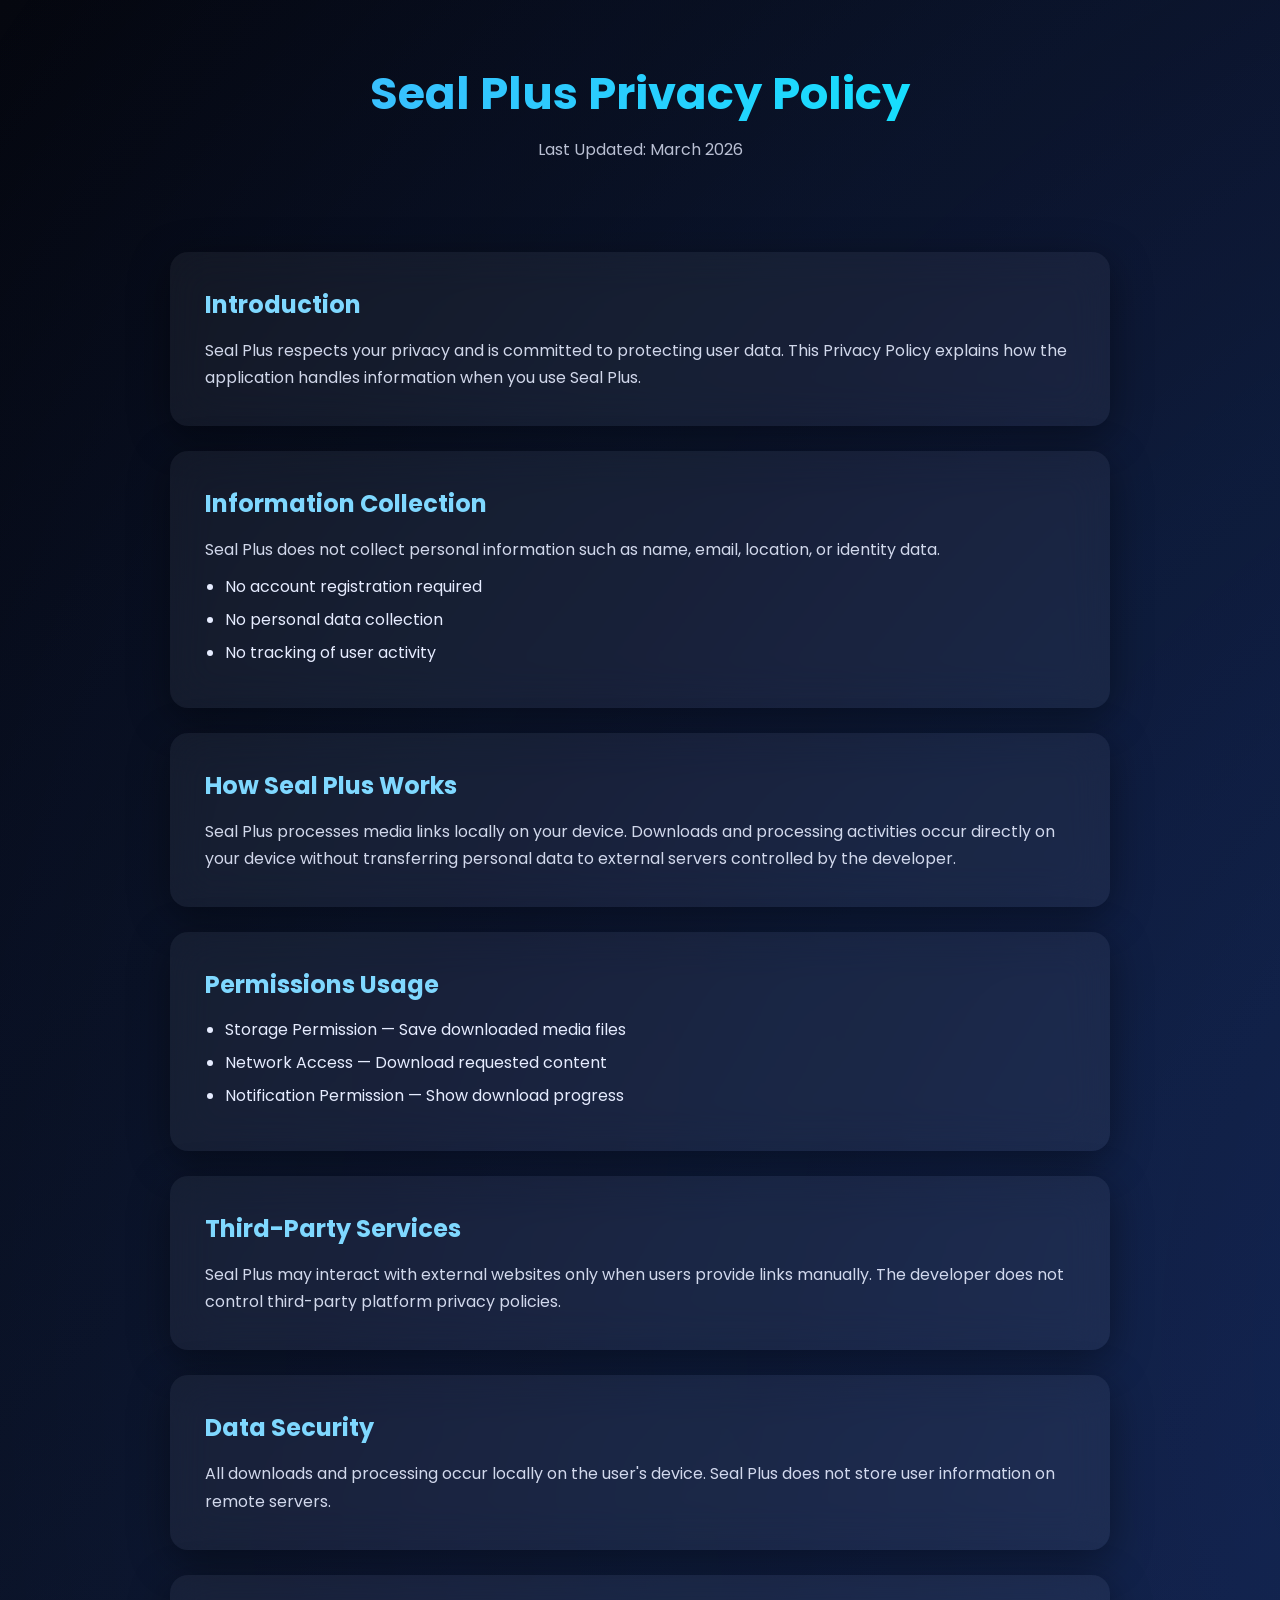
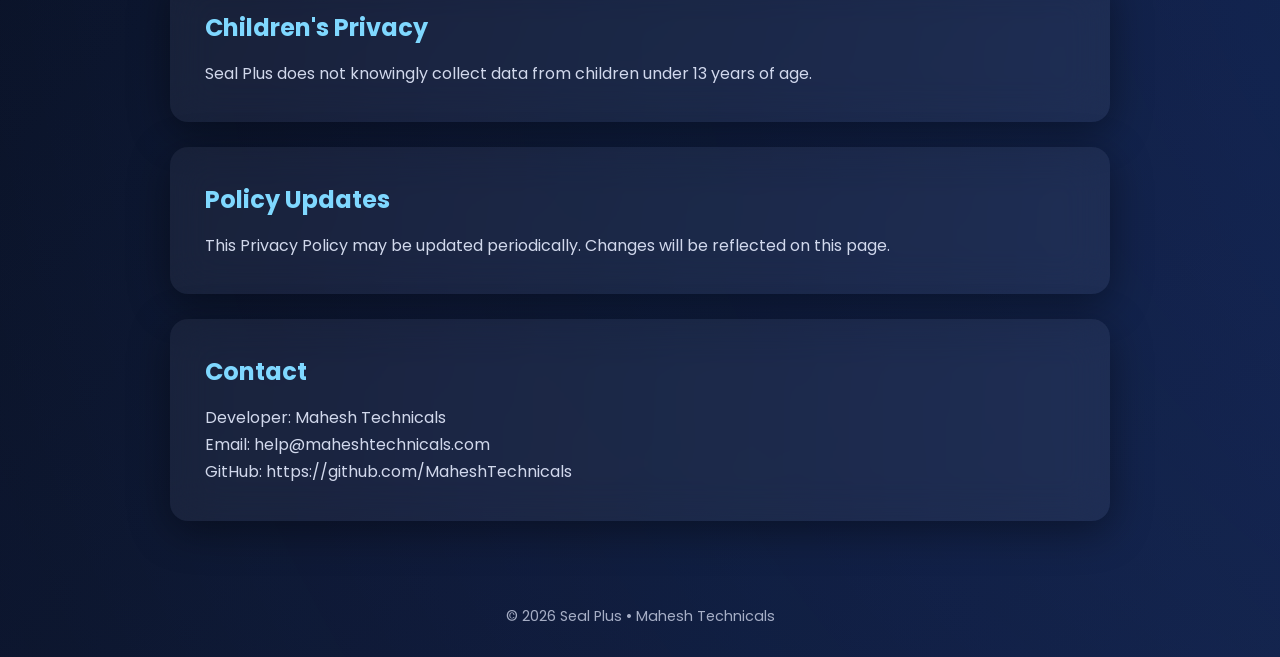
==== privacy.html @ 39241517 "fix(contact): update email address for developer contact information" ====
<!DOCTYPE html>
<html lang="en">
<head>
<meta charset="UTF-8">
<meta name="viewport" content="width=device-width, initial-scale=1.0">
<title>Seal Plus - Privacy Policy</title>

<link href="https://fonts.googleapis.com/css2?family=Poppins:wght@300;400;500;600;700&display=swap" rel="stylesheet">

<style>

/* =====================
   GLOBAL STYLES
===================== */

*{
margin:0;
padding:0;
box-sizing:border-box;
font-family:'Poppins',sans-serif;
}

body{
background:linear-gradient(135deg,#05070f,#0b1225,#111c3a);
color:#e6ecff;
overflow-x:hidden;
}

/* Animated Background */
body::before{
content:"";
position:fixed;
width:300%;
height:300%;
background:radial-gradient(circle,#2b6cff33,transparent);
animation:bgMove 18s linear infinite;
z-index:-1;
}

@keyframes bgMove{
0%{transform:translate(-20%,-20%)}
50%{transform:translate(-10%,10%)}
100%{transform:translate(-20%,-20%)}
}

/* =====================
   HEADER
===================== */

header{
text-align:center;
padding:60px 20px;
}

header h1{
font-size:2.8rem;
background:linear-gradient(90deg,#4facfe,#00f2fe);
-webkit-background-clip:text;
color:transparent;
}

header p{
opacity:.8;
margin-top:10px;
}

/* =====================
   CONTAINER
===================== */

.container{
max-width:1000px;
margin:auto;
padding:30px;
}

/* CARD */

.card{
background:rgba(255,255,255,0.05);
backdrop-filter:blur(20px);
border-radius:18px;
padding:35px;
margin-bottom:25px;
box-shadow:0 10px 40px rgba(0,0,0,.4);
transition:.4s;
opacity:0;
transform:translateY(40px);
}

.card.show{
opacity:1;
transform:translateY(0);
}

.card:hover{
transform:translateY(-5px);
}

.card h2{
margin-bottom:15px;
color:#7fd8ff;
}

.card p{
line-height:1.7;
opacity:.9;
}

ul{
margin-top:10px;
padding-left:20px;
}

li{
margin:8px 0;
}

/* =====================
   FOOTER
===================== */

footer{
text-align:center;
padding:30px;
opacity:.7;
font-size:.9rem;
}

/* =====================
   RESPONSIVE
===================== */

@media(max-width:768px){

header h1{
font-size:2rem;
}

.container{
padding:15px;
}

.card{
padding:22px;
}

}

</style>
</head>

<body>

<header>
<h1>Seal Plus Privacy Policy</h1>
<p>Last Updated: March 2026</p>
</header>

<div class="container">

<div class="card">
<h2>Introduction</h2>
<p>
Seal Plus respects your privacy and is committed to protecting user data.
This Privacy Policy explains how the application handles information when
you use Seal Plus.
</p>
</div>

<div class="card">
<h2>Information Collection</h2>
<p>
Seal Plus does not collect personal information such as name, email,
location, or identity data.
</p>

<ul>
<li>No account registration required</li>
<li>No personal data collection</li>
<li>No tracking of user activity</li>
</ul>
</div>

<div class="card">
<h2>How Seal Plus Works</h2>
<p>
Seal Plus processes media links locally on your device. Downloads and
processing activities occur directly on your device without transferring
personal data to external servers controlled by the developer.
</p>
</div>

<div class="card">
<h2>Permissions Usage</h2>
<ul>
<li>Storage Permission — Save downloaded media files</li>
<li>Network Access — Download requested content</li>
<li>Notification Permission — Show download progress</li>
</ul>
</div>

<div class="card">
<h2>Third-Party Services</h2>
<p>
Seal Plus may interact with external websites only when users provide
links manually. The developer does not control third-party platform
privacy policies.
</p>
</div>

<div class="card">
<h2>Data Security</h2>
<p>
All downloads and processing occur locally on the user's device.
Seal Plus does not store user information on remote servers.
</p>
</div>

<div class="card">
<h2>Children's Privacy</h2>
<p>
Seal Plus does not knowingly collect data from children under
13 years of age.
</p>
</div>

<div class="card">
<h2>Policy Updates</h2>
<p>
This Privacy Policy may be updated periodically. Changes will
be reflected on this page.
</p>
</div>

<div class="card">
<h2>Contact</h2>
<p>
Developer: Mahesh Technicals<br>
Email: help@maheshtechnicals.com<br>
GitHub: https://github.com/MaheshTechnicals
</p>
</div>

</div>

<footer>
© 2026 Seal Plus • Mahesh Technicals
</footer>

<script>

/* Smooth Scroll Animation */
const observer=new IntersectionObserver(entries=>{
entries.forEach(entry=>{
if(entry.isIntersecting){
entry.target.classList.add("show");
}
});
},{threshold:.15});

document.querySelectorAll(".card")
.forEach(el=>observer.observe(el));

</script>

</body>
</html>
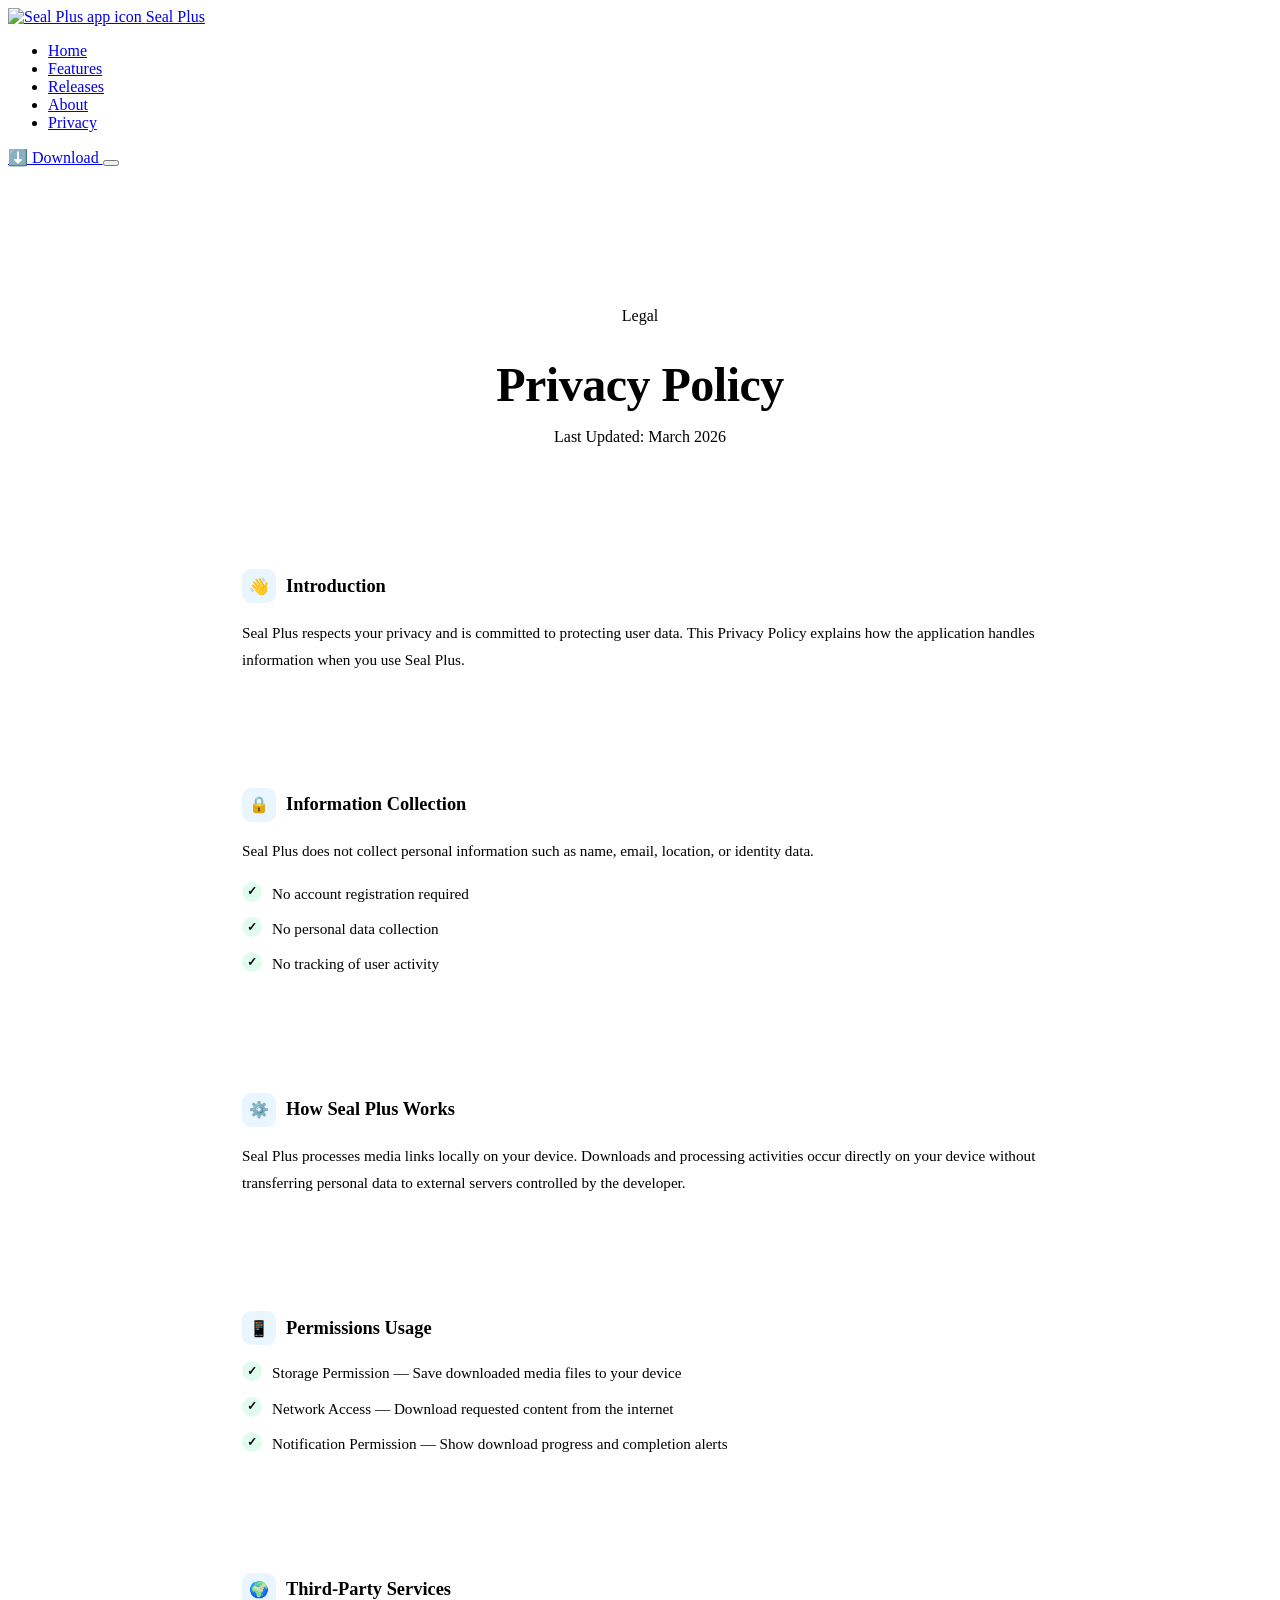
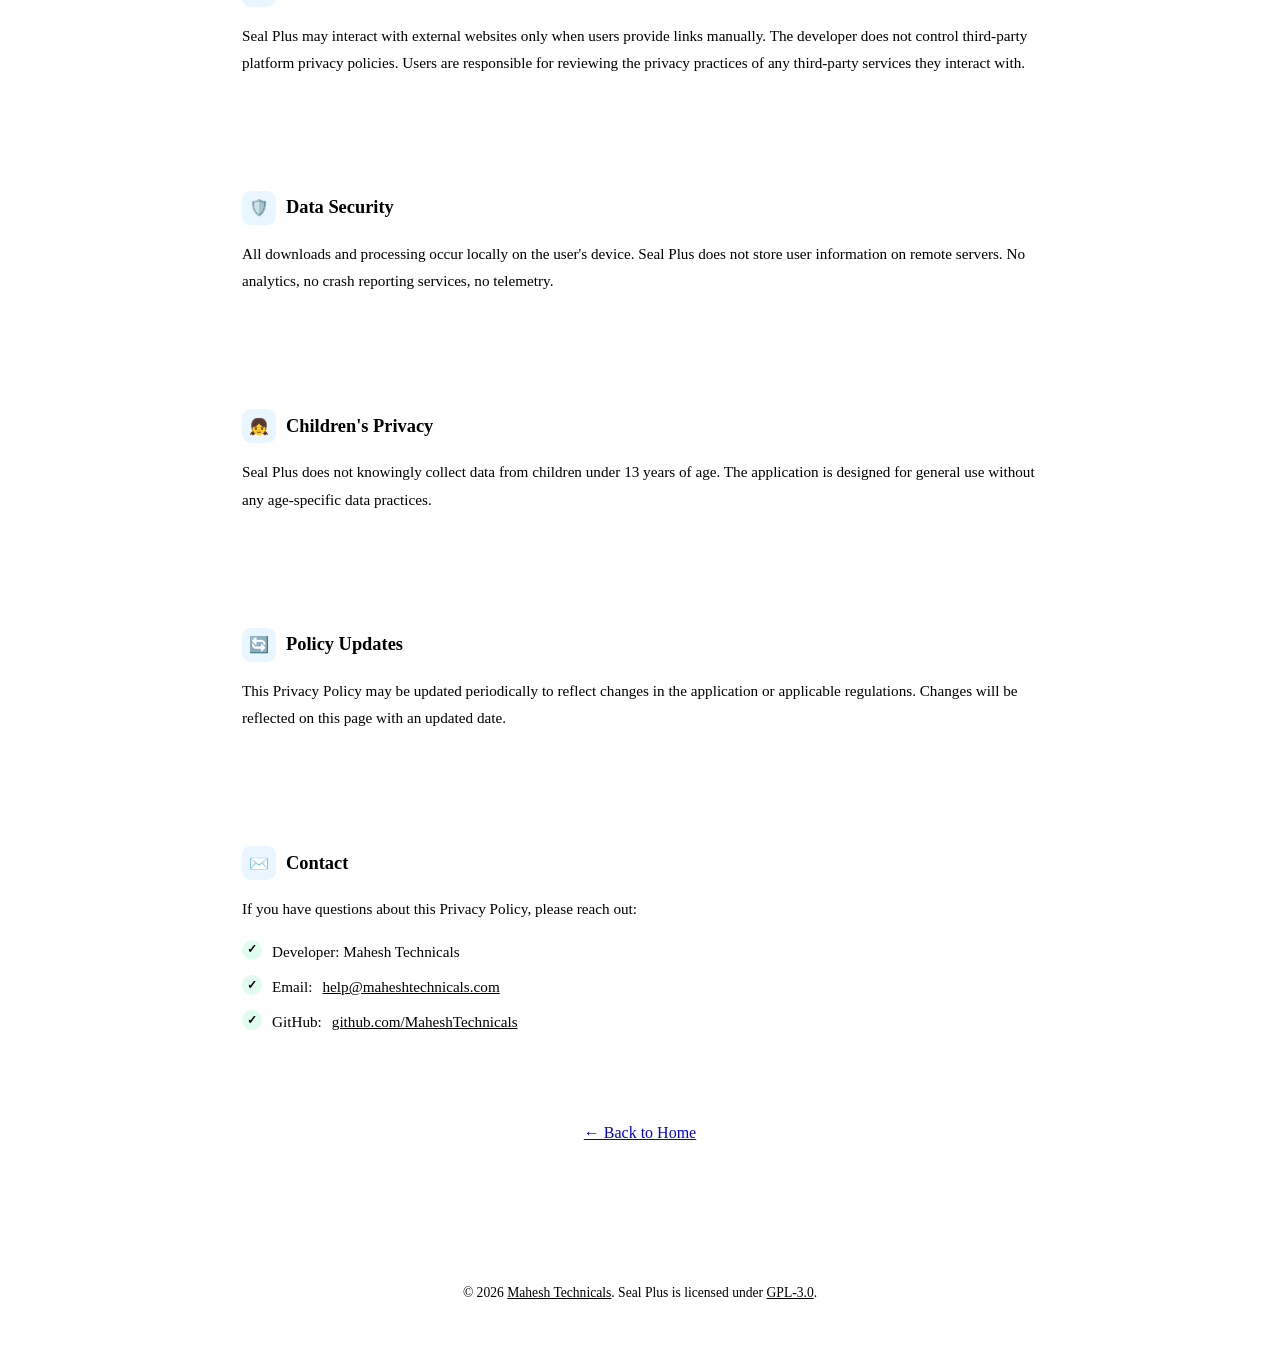
==== commit 9d68fff2: "fix(meta): update canonical and sitemap links to reflect new domain" ====
--- a/privacy.html
+++ b/privacy.html
@@ -1,268 +1,331 @@
 <!DOCTYPE html>
 <html lang="en">
 <head>
-<meta charset="UTF-8">
-<meta name="viewport" content="width=device-width, initial-scale=1.0">
-<title>Seal Plus - Privacy Policy</title>
-
-<link href="https://fonts.googleapis.com/css2?family=Poppins:wght@300;400;500;600;700&display=swap" rel="stylesheet">
-
-<style>
-
-/* =====================
-   GLOBAL STYLES
-===================== */
-
-*{
-margin:0;
-padding:0;
-box-sizing:border-box;
-font-family:'Poppins',sans-serif;
-}
-
-body{
-background:linear-gradient(135deg,#05070f,#0b1225,#111c3a);
-color:#e6ecff;
-overflow-x:hidden;
-}
-
-/* Animated Background */
-body::before{
-content:"";
-position:fixed;
-width:300%;
-height:300%;
-background:radial-gradient(circle,#2b6cff33,transparent);
-animation:bgMove 18s linear infinite;
-z-index:-1;
-}
-
-@keyframes bgMove{
-0%{transform:translate(-20%,-20%)}
-50%{transform:translate(-10%,10%)}
-100%{transform:translate(-20%,-20%)}
-}
-
-/* =====================
-   HEADER
-===================== */
-
-header{
-text-align:center;
-padding:60px 20px;
-}
-
-header h1{
-font-size:2.8rem;
-background:linear-gradient(90deg,#4facfe,#00f2fe);
--webkit-background-clip:text;
-color:transparent;
-}
-
-header p{
-opacity:.8;
-margin-top:10px;
-}
-
-/* =====================
-   CONTAINER
-===================== */
-
-.container{
-max-width:1000px;
-margin:auto;
-padding:30px;
-}
-
-/* CARD */
-
-.card{
-background:rgba(255,255,255,0.05);
-backdrop-filter:blur(20px);
-border-radius:18px;
-padding:35px;
-margin-bottom:25px;
-box-shadow:0 10px 40px rgba(0,0,0,.4);
-transition:.4s;
-opacity:0;
-transform:translateY(40px);
-}
-
-.card.show{
-opacity:1;
-transform:translateY(0);
-}
-
-.card:hover{
-transform:translateY(-5px);
-}
-
-.card h2{
-margin-bottom:15px;
-color:#7fd8ff;
-}
-
-.card p{
-line-height:1.7;
-opacity:.9;
-}
-
-ul{
-margin-top:10px;
-padding-left:20px;
-}
-
-li{
-margin:8px 0;
-}
-
-/* =====================
-   FOOTER
-===================== */
-
-footer{
-text-align:center;
-padding:30px;
-opacity:.7;
-font-size:.9rem;
-}
-
-/* =====================
-   RESPONSIVE
-===================== */
-
-@media(max-width:768px){
-
-header h1{
-font-size:2rem;
-}
-
-.container{
-padding:15px;
-}
-
-.card{
-padding:22px;
-}
-
-}
-
-</style>
+  <!-- ── Meta ─────────────────────────────────────────── -->
+  <meta charset="UTF-8" />
+  <meta name="viewport" content="width=device-width, initial-scale=1.0" />
+  <meta http-equiv="X-UA-Compatible" content="IE=edge" />
+
+  <title>Privacy Policy — Seal Plus</title>
+
+  <meta name="description"
+    content="Seal Plus Privacy Policy — Learn how Seal Plus handles your data. No personal data collection, no tracking, fully local processing." />
+  <meta name="robots" content="index, follow" />
+  <link rel="canonical" href="https://sealplus.in/privacy.html" />
+  <link rel="sitemap" type="application/xml" href="https://sealplus.in/sitemap.xml" />
+
+  <meta property="og:type"        content="website" />
+  <meta property="og:url"         content="https://sealplus.in/privacy.html" />
+  <meta property="og:title"       content="Privacy Policy — Seal Plus" />
+  <meta property="og:description" content="Seal Plus does not collect personal data. All downloads and processing occur locally on your device." />
+  <meta property="og:image"       content="https://raw.githubusercontent.com/MaheshTechnicals/Sealplus/main/fastlane/metadata/android/en-US/images/icon.png" />
+
+  <link rel="icon" type="image/png"
+    href="https://raw.githubusercontent.com/MaheshTechnicals/Sealplus/main/fastlane/metadata/android/en-US/images/icon.png" />
+
+  <!-- ── Fonts ─────────────────────────────────────────── -->
+  <link rel="preconnect" href="https://fonts.googleapis.com" />
+  <link rel="preconnect" href="https://fonts.gstatic.com" crossorigin />
+  <link href="https://fonts.googleapis.com/css2?family=Inter:wght@300;400;500;600;700;800;900&family=Poppins:wght@400;600;700;800&display=swap"
+    rel="stylesheet" />
+
+  <!-- ── Shared Stylesheet ─────────────────────────────── -->
+  <link rel="stylesheet" href="site/assets/css/style.css" />
+
+  <!-- ── Privacy-page-specific styles ─────────────────── -->
+  <style>
+    /* Privacy hero */
+    .privacy-hero {
+      padding: 140px 5% 60px;
+      text-align: center;
+    }
+    .privacy-hero .section-tag { margin-bottom: 20px; }
+    .privacy-hero h1 {
+      font-size: clamp(2rem, 5vw, 3rem);
+      font-weight: 900;
+      letter-spacing: -.5px;
+      margin-bottom: 12px;
+    }
+    .privacy-hero p {
+      color: var(--text-muted);
+      font-size: 1rem;
+    }
+
+    /* Privacy content area */
+    .privacy-content {
+      max-width: 860px;
+      margin: 0 auto;
+      padding: 0 5% 80px;
+    }
+
+    .policy-card {
+      padding: 32px;
+      margin-bottom: 20px;
+    }
+
+    .policy-card h2 {
+      font-size: 1.15rem;
+      font-weight: 700;
+      color: var(--accent-blue);
+      margin-bottom: 14px;
+      display: flex;
+      align-items: center;
+      gap: 10px;
+    }
+
+    .policy-card h2 .card-icon {
+      width: 34px; height: 34px;
+      border-radius: 9px;
+      display: inline-flex;
+      align-items: center;
+      justify-content: center;
+      background: rgba(79,172,254,.12);
+      font-size: 1rem;
+      flex-shrink: 0;
+    }
+
+    .policy-card p, .policy-card li {
+      font-size: .95rem;
+      color: var(--text-muted);
+      line-height: 1.8;
+    }
+
+    .policy-card ul {
+      padding-left: 0;
+      margin-top: 12px;
+      display: flex;
+      flex-direction: column;
+      gap: 8px;
+    }
+
+    .policy-card li {
+      display: flex;
+      align-items: flex-start;
+      gap: 10px;
+    }
+
+    .policy-card li::before {
+      content: '✓';
+      display: inline-flex;
+      align-items: center;
+      justify-content: center;
+      width: 20px; height: 20px;
+      flex-shrink: 0;
+      border-radius: 50%;
+      background: rgba(0,230,118,.12);
+      color: var(--accent-green);
+      font-size: .72rem;
+      font-weight: 900;
+      margin-top: 2px;
+    }
+
+    .policy-card a {
+      color: var(--accent-blue);
+      transition: color .3s;
+    }
+    .policy-card a:hover { color: var(--accent-cyan); }
+
+    /* Back button area */
+    .back-bar {
+      display: flex;
+      justify-content: center;
+      margin-top: 40px;
+      margin-bottom: 20px;
+    }
+
+    @media (max-width: 768px) {
+      .privacy-content { padding: 0 5% 60px; }
+      .policy-card { padding: 22px; }
+    }
+  </style>
 </head>
 
 <body>
 
-<header>
-<h1>Seal Plus Privacy Policy</h1>
-<p>Last Updated: March 2026</p>
-</header>
-
-<div class="container">
-
-<div class="card">
-<h2>Introduction</h2>
-<p>
-Seal Plus respects your privacy and is committed to protecting user data.
-This Privacy Policy explains how the application handles information when
-you use Seal Plus.
-</p>
-</div>
-
-<div class="card">
-<h2>Information Collection</h2>
-<p>
-Seal Plus does not collect personal information such as name, email,
-location, or identity data.
-</p>
-
-<ul>
-<li>No account registration required</li>
-<li>No personal data collection</li>
-<li>No tracking of user activity</li>
-</ul>
-</div>
-
-<div class="card">
-<h2>How Seal Plus Works</h2>
-<p>
-Seal Plus processes media links locally on your device. Downloads and
-processing activities occur directly on your device without transferring
-personal data to external servers controlled by the developer.
-</p>
-</div>
-
-<div class="card">
-<h2>Permissions Usage</h2>
-<ul>
-<li>Storage Permission — Save downloaded media files</li>
-<li>Network Access — Download requested content</li>
-<li>Notification Permission — Show download progress</li>
-</ul>
-</div>
-
-<div class="card">
-<h2>Third-Party Services</h2>
-<p>
-Seal Plus may interact with external websites only when users provide
-links manually. The developer does not control third-party platform
-privacy policies.
-</p>
-</div>
-
-<div class="card">
-<h2>Data Security</h2>
-<p>
-All downloads and processing occur locally on the user's device.
-Seal Plus does not store user information on remote servers.
-</p>
-</div>
-
-<div class="card">
-<h2>Children's Privacy</h2>
-<p>
-Seal Plus does not knowingly collect data from children under
-13 years of age.
-</p>
-</div>
-
-<div class="card">
-<h2>Policy Updates</h2>
-<p>
-This Privacy Policy may be updated periodically. Changes will
-be reflected on this page.
-</p>
-</div>
-
-<div class="card">
-<h2>Contact</h2>
-<p>
-Developer: Mahesh Technicals<br>
-Email: help@maheshtechnicals.com<br>
-GitHub: https://github.com/MaheshTechnicals
-</p>
-</div>
-
-</div>
-
-<footer>
-© 2026 Seal Plus • Mahesh Technicals
-</footer>
-
-<script>
-
-/* Smooth Scroll Animation */
-const observer=new IntersectionObserver(entries=>{
-entries.forEach(entry=>{
-if(entry.isIntersecting){
-entry.target.classList.add("show");
-}
-});
-},{threshold:.15});
-
-document.querySelectorAll(".card")
-.forEach(el=>observer.observe(el));
-
-</script>
+  <!-- ── Animated Background ──────────────────────────── -->
+  <div class="bg-canvas" aria-hidden="true">
+    <div class="bg-star"></div>
+  </div>
+
+  <!-- ── Navigation ───────────────────────────────────── -->
+  <nav class="navbar" role="navigation" aria-label="Main navigation">
+    <a href="index.html" class="nav-brand" aria-label="Seal Plus home">
+      <img
+        src="https://raw.githubusercontent.com/MaheshTechnicals/Sealplus/main/fastlane/metadata/android/en-US/images/icon.png"
+        alt="Seal Plus app icon" width="38" height="38" loading="eager"
+      />
+      <span>Seal Plus</span>
+    </a>
+
+    <ul class="nav-links" role="list">
+      <li><a href="index.html">Home</a></li>
+      <li><a href="index.html#features">Features</a></li>
+      <li><a href="index.html#releases">Releases</a></li>
+      <li><a href="index.html#about">About</a></li>
+      <li><a href="privacy.html" class="active">Privacy</a></li>
+    </ul>
+
+    <div class="nav-actions">
+      <a href="index.html#releases" class="btn-sponsor-nav" aria-label="Download Seal Plus">
+        ⬇️ Download
+      </a>
+      <button class="nav-toggle" aria-label="Toggle mobile menu" aria-expanded="false">
+        <span></span><span></span><span></span>
+      </button>
+    </div>
+  </nav>
+
+  <!-- ── Privacy Hero ─────────────────────────────────── -->
+  <header class="privacy-hero" role="banner">
+    <div class="section-tag reveal">Legal</div>
+    <h1 class="reveal delay-1">
+      <span class="grad-text">Privacy</span> Policy
+    </h1>
+    <p class="reveal delay-2">Last Updated: March 2026</p>
+  </header>
+
+  <!-- ── Policy Content ───────────────────────────────── -->
+  <main class="privacy-content" role="main" aria-label="Privacy policy content">
+
+    <article class="glass-card policy-card reveal">
+      <h2><span class="card-icon" aria-hidden="true">👋</span> Introduction</h2>
+      <p>
+        Seal Plus respects your privacy and is committed to protecting user data.
+        This Privacy Policy explains how the application handles information when
+        you use Seal Plus.
+      </p>
+    </article>
+
+    <article class="glass-card policy-card reveal delay-1">
+      <h2><span class="card-icon" aria-hidden="true">🔒</span> Information Collection</h2>
+      <p>
+        Seal Plus does not collect personal information such as name, email,
+        location, or identity data.
+      </p>
+      <ul>
+        <li>No account registration required</li>
+        <li>No personal data collection</li>
+        <li>No tracking of user activity</li>
+      </ul>
+    </article>
+
+    <article class="glass-card policy-card reveal delay-2">
+      <h2><span class="card-icon" aria-hidden="true">⚙️</span> How Seal Plus Works</h2>
+      <p>
+        Seal Plus processes media links locally on your device. Downloads and
+        processing activities occur directly on your device without transferring
+        personal data to external servers controlled by the developer.
+      </p>
+    </article>
+
+    <article class="glass-card policy-card reveal">
+      <h2><span class="card-icon" aria-hidden="true">📱</span> Permissions Usage</h2>
+      <ul>
+        <li>Storage Permission — Save downloaded media files to your device</li>
+        <li>Network Access — Download requested content from the internet</li>
+        <li>Notification Permission — Show download progress and completion alerts</li>
+      </ul>
+    </article>
+
+    <article class="glass-card policy-card reveal delay-1">
+      <h2><span class="card-icon" aria-hidden="true">🌍</span> Third-Party Services</h2>
+      <p>
+        Seal Plus may interact with external websites only when users provide
+        links manually. The developer does not control third-party platform
+        privacy policies. Users are responsible for reviewing the privacy
+        practices of any third-party services they interact with.
+      </p>
+    </article>
+
+    <article class="glass-card policy-card reveal delay-2">
+      <h2><span class="card-icon" aria-hidden="true">🛡️</span> Data Security</h2>
+      <p>
+        All downloads and processing occur locally on the user's device.
+        Seal Plus does not store user information on remote servers.
+        No analytics, no crash reporting services, no telemetry.
+      </p>
+    </article>
+
+    <article class="glass-card policy-card reveal">
+      <h2><span class="card-icon" aria-hidden="true">👧</span> Children's Privacy</h2>
+      <p>
+        Seal Plus does not knowingly collect data from children under
+        13 years of age. The application is designed for general use
+        without any age-specific data practices.
+      </p>
+    </article>
+
+    <article class="glass-card policy-card reveal delay-1">
+      <h2><span class="card-icon" aria-hidden="true">🔄</span> Policy Updates</h2>
+      <p>
+        This Privacy Policy may be updated periodically to reflect changes
+        in the application or applicable regulations. Changes will be
+        reflected on this page with an updated date.
+      </p>
+    </article>
+
+    <article class="glass-card policy-card reveal delay-2">
+      <h2><span class="card-icon" aria-hidden="true">✉️</span> Contact</h2>
+      <p>
+        If you have questions about this Privacy Policy, please reach out:
+      </p>
+      <ul>
+        <li>Developer: Mahesh Technicals</li>
+        <li>Email: <a href="mailto:help@maheshtechnicals.com">help@maheshtechnicals.com</a></li>
+        <li>GitHub: <a href="https://github.com/MaheshTechnicals" target="_blank" rel="noopener">github.com/MaheshTechnicals</a></li>
+      </ul>
+    </article>
+
+    <div class="back-bar reveal">
+      <a href="index.html" class="btn btn-secondary" aria-label="Back to Seal Plus home">
+        ← Back to Home
+      </a>
+    </div>
+
+  </main>
+
+  <!-- ── Footer ───────────────────────────────────────── -->
+  <footer role="contentinfo" style="padding: 30px 5%; text-align: center; border-top: 1px solid var(--glass-border);">
+    <p style="font-size:.85rem; color:var(--text-muted);">
+      &copy; 2026
+      <a href="https://github.com/MaheshTechnicals" target="_blank" rel="noopener"
+         style="color:var(--accent-blue);">Mahesh Technicals</a>.
+      Seal Plus is licensed under
+      <a href="https://github.com/MaheshTechnicals/Sealplus/blob/main/LICENSE"
+         target="_blank" rel="noopener" style="color:var(--accent-blue);">GPL-3.0</a>.
+    </p>
+  </footer>
+
+  <!-- ── Scripts ──────────────────────────────────────── -->
+  <script>
+    /* Navbar scroll */
+    const navbar = document.querySelector('.navbar');
+    window.addEventListener('scroll', () => {
+      navbar?.classList.toggle('scrolled', window.scrollY > 40);
+    }, { passive: true });
+
+    /* Mobile nav toggle */
+    const toggle = document.querySelector('.nav-toggle');
+    const links  = document.querySelector('.nav-links');
+    toggle?.addEventListener('click', () => {
+      toggle.classList.toggle('open');
+      links.classList.toggle('mobile-open');
+      toggle.setAttribute('aria-expanded',
+        toggle.classList.contains('open') ? 'true' : 'false');
+    });
+
+    /* Scroll-reveal */
+    const observer = new IntersectionObserver(entries => {
+      entries.forEach(entry => {
+        if (entry.isIntersecting) {
+          entry.target.classList.add('visible');
+          observer.unobserve(entry.target);
+        }
+      });
+    }, { threshold: 0.12 });
+
+    document.querySelectorAll('.reveal').forEach(el => observer.observe(el));
+  </script>
 
 </body>
 </html>
